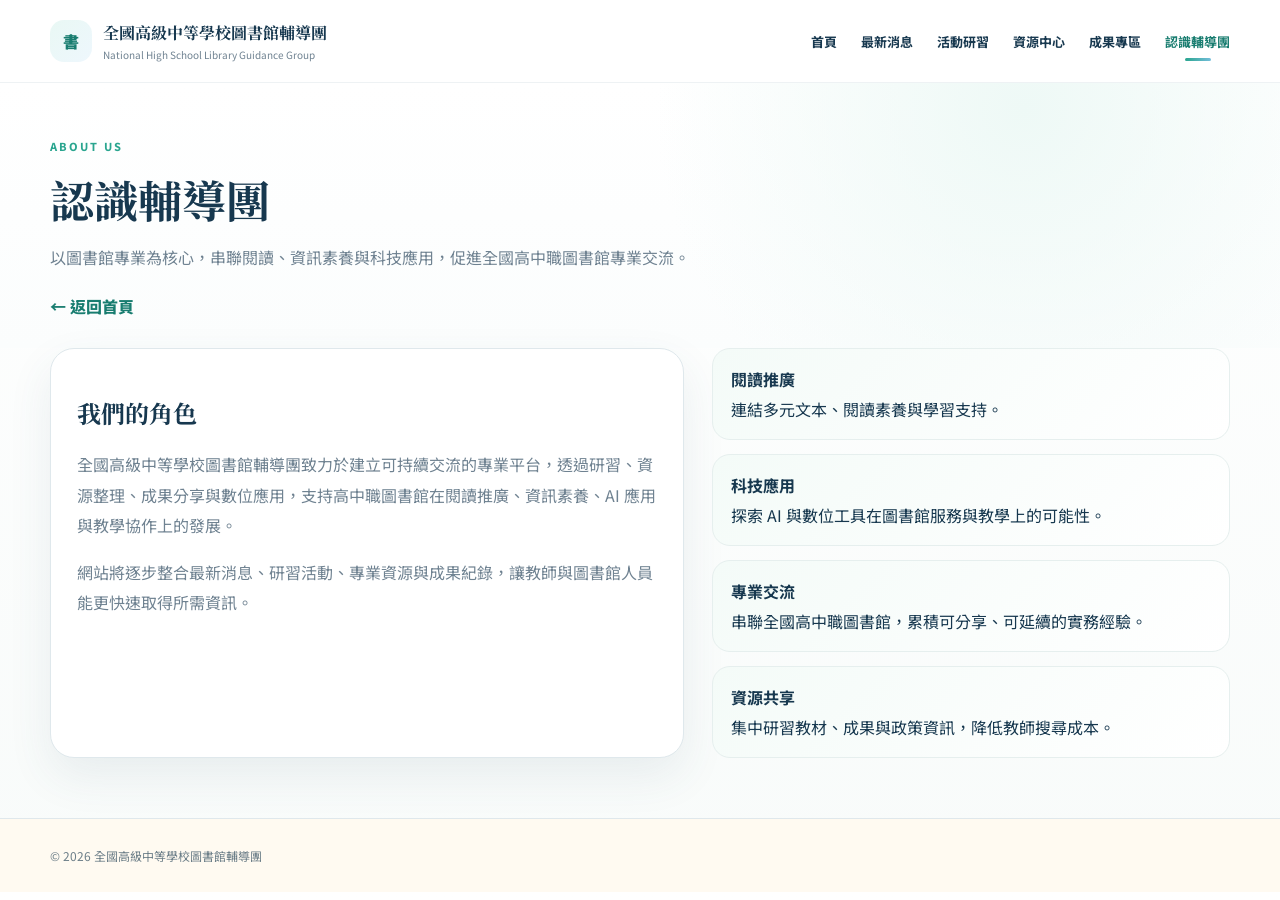
==== about.html @ b63ebf72 "Add guidance group about page" ====
<!doctype html><html lang="zh-Hant"><head><meta charset="utf-8"><meta name="viewport" content="width=device-width,initial-scale=1"><title>認識輔導團｜全國高級中等學校圖書館輔導團</title><link rel="preconnect" href="https://fonts.googleapis.com"><link rel="preconnect" href="https://fonts.gstatic.com" crossorigin><link href="https://fonts.googleapis.com/css2?family=Noto+Sans+TC:wght@400;500;600;700&family=Noto+Serif+TC:wght@600;700&display=swap" rel="stylesheet"><link rel="stylesheet" href="inner.css"></head><body><header class="inner-header"><div class="inner-wrap inner-nav"><a class="inner-brand" href="index.html"><span class="inner-brand-mark">書</span><span><strong>全國高級中等學校圖書館輔導團</strong><small>National High School Library Guidance Group</small></span></a><nav class="inner-links"><a href="index.html">首頁</a><a href="news.html">最新消息</a><a href="events.html">活動研習</a><a href="resources.html">資源中心</a><a href="outcomes.html">成果專區</a><a class="active" href="about.html">認識輔導團</a></nav></div></header><main><section class="inner-hero"><div class="inner-wrap"><p class="eyebrow">ABOUT US</p><h1>認識輔導團</h1><p>以圖書館專業為核心，串聯閱讀、資訊素養與科技應用，促進全國高中職圖書館專業交流。</p><a class="back-home" href="index.html">← 返回首頁</a></div></section><div class="inner-wrap about-layout"><article class="about-card"><h2>我們的角色</h2><p>全國高級中等學校圖書館輔導團致力於建立可持續交流的專業平台，透過研習、資源整理、成果分享與數位應用，支持高中職圖書館在閱讀推廣、資訊素養、AI 應用與教學協作上的發展。</p><p>網站將逐步整合最新消息、研習活動、專業資源與成果紀錄，讓教師與圖書館人員能更快速取得所需資訊。</p></article><div class="principles"><div class="principle"><b>閱讀推廣</b><span>連結多元文本、閱讀素養與學習支持。</span></div><div class="principle"><b>科技應用</b><span>探索 AI 與數位工具在圖書館服務與教學上的可能性。</span></div><div class="principle"><b>專業交流</b><span>串聯全國高中職圖書館，累積可分享、可延續的實務經驗。</span></div><div class="principle"><b>資源共享</b><span>集中研習教材、成果與政策資訊，降低教師搜尋成本。</span></div></div></div></main><footer class="inner-footer"><div class="inner-wrap">© 2026 全國高級中等學校圖書館輔導團</div></footer></body></html>
---- inner.css ----
:root{--ink:#17384f;--muted:#6f8291;--teal:#2aa58f;--teal-dark:#197d70;--blue:#4d9fd6;--paper:#fff;--line:#dfe8ec;--bg:#f7fbfa;--shadow:0 18px 45px rgba(53,90,108,.09)}*{box-sizing:border-box}body{margin:0;font-family:"Noto Sans TC",system-ui,sans-serif;color:var(--ink);background:linear-gradient(180deg,#fff,#f8fbfa)}a{color:inherit}.inner-wrap{width:min(1180px,calc(100% - 40px));margin:auto}.inner-header{position:sticky;top:0;z-index:20;background:rgba(255,255,255,.96);backdrop-filter:blur(14px);border-bottom:1px solid rgba(37,91,111,.08)}.inner-nav{height:82px;display:flex;align-items:center;gap:22px}.inner-brand{display:flex;align-items:center;gap:11px;text-decoration:none;margin-right:auto}.inner-brand-mark{width:42px;height:42px;border-radius:14px;background:linear-gradient(135deg,#e9f8f4,#eef7fd);display:grid;place-items:center;color:var(--teal-dark);font-weight:900}.inner-brand strong{display:block;font-family:"Noto Serif TC",serif}.inner-brand small{display:block;color:var(--muted);font-size:10px;margin-top:3px}.inner-links{display:flex;gap:24px}.inner-links a{text-decoration:none;font-size:13px;font-weight:700;padding:30px 0;position:relative}.inner-links a.active{color:var(--teal-dark)}.inner-links a.active:after{content:"";position:absolute;left:50%;bottom:20px;width:26px;height:3px;border-radius:99px;background:linear-gradient(90deg,var(--teal),#74bedb);transform:translateX(-50%)}.inner-hero{padding:54px 0 30px;background:radial-gradient(circle at 80% 10%,#eef9f6,transparent 35%),linear-gradient(180deg,#fff,#fbfdfd)}.inner-hero .eyebrow{font-size:11px;letter-spacing:.18em;color:var(--teal);font-weight:800;margin:0 0 10px}.inner-hero h1{font-family:"Noto Serif TC",serif;font-size:44px;margin:0 0 12px}.inner-hero p{margin:0;color:var(--muted);line-height:1.8}.toolbar{display:flex;gap:10px;flex-wrap:wrap;margin:26px 0}.toolbar input,.toolbar select{border:1px solid var(--line);background:#fff;border-radius:999px;padding:11px 15px;color:var(--ink)}.toolbar input{min-width:280px;flex:1}.content-grid{display:grid;grid-template-columns:repeat(3,1fr);gap:18px;padding-bottom:60px}.content-card{display:block;text-decoration:none;background:#fff;border:1px solid rgba(43,106,124,.08);border-radius:22px;padding:20px;box-shadow:var(--shadow);transition:.25s}.content-card:hover{transform:translateY(-4px);box-shadow:0 24px 52px rgba(53,90,108,.13)}.content-card .meta{font-size:11px;color:var(--teal-dark);font-weight:800}.content-card h2{font-size:19px;line-height:1.5;margin:8px 0}.content-card p{color:var(--muted);font-size:12px;line-height:1.75}.content-card .more{display:inline-block;margin-top:9px;color:var(--teal-dark);font-size:12px;font-weight:800}.event-image{height:170px;margin:-20px -20px 16px;border-radius:22px 22px 0 0;background-size:cover;background-position:center}.resource-icon{width:54px;height:54px;border-radius:17px;background:linear-gradient(135deg,#eefaf7,#eef7fd);display:grid;place-items:center;color:var(--teal-dark);font-weight:900;font-size:18px}.about-layout{display:grid;grid-template-columns:1.1fr .9fr;gap:28px;padding-bottom:60px}.about-card{background:#fff;border:1px solid var(--line);border-radius:24px;padding:26px;box-shadow:var(--shadow)}.about-card h2{font-family:"Noto Serif TC",serif}.about-card p{color:var(--muted);line-height:1.9}.principles{display:grid;gap:14px}.principle{padding:18px;border-radius:18px;background:linear-gradient(135deg,#f4fbf8,#fff);border:1px solid #e6efee}.principle b{display:block;margin-bottom:6px}.empty{grid-column:1/-1;text-align:center;padding:50px;color:var(--muted)}.inner-footer{padding:28px 0;border-top:1px solid var(--line);background:#fffaf1;color:#6c7e88;font-size:12px}.back-home{display:inline-flex;align-items:center;gap:7px;text-decoration:none;color:var(--teal-dark);font-weight:800;margin-top:22px}@media(max-width:900px){.inner-links{display:none}.content-grid{grid-template-columns:1fr 1fr}.about-layout{grid-template-columns:1fr}}@media(max-width:640px){.inner-wrap{width:min(100% - 26px,1180px)}.inner-nav{height:70px}.inner-brand small{display:none}.inner-hero{padding-top:38px}.inner-hero h1{font-size:34px}.content-grid{grid-template-columns:1fr}.toolbar input{min-width:100%}.event-image{height:190px}}
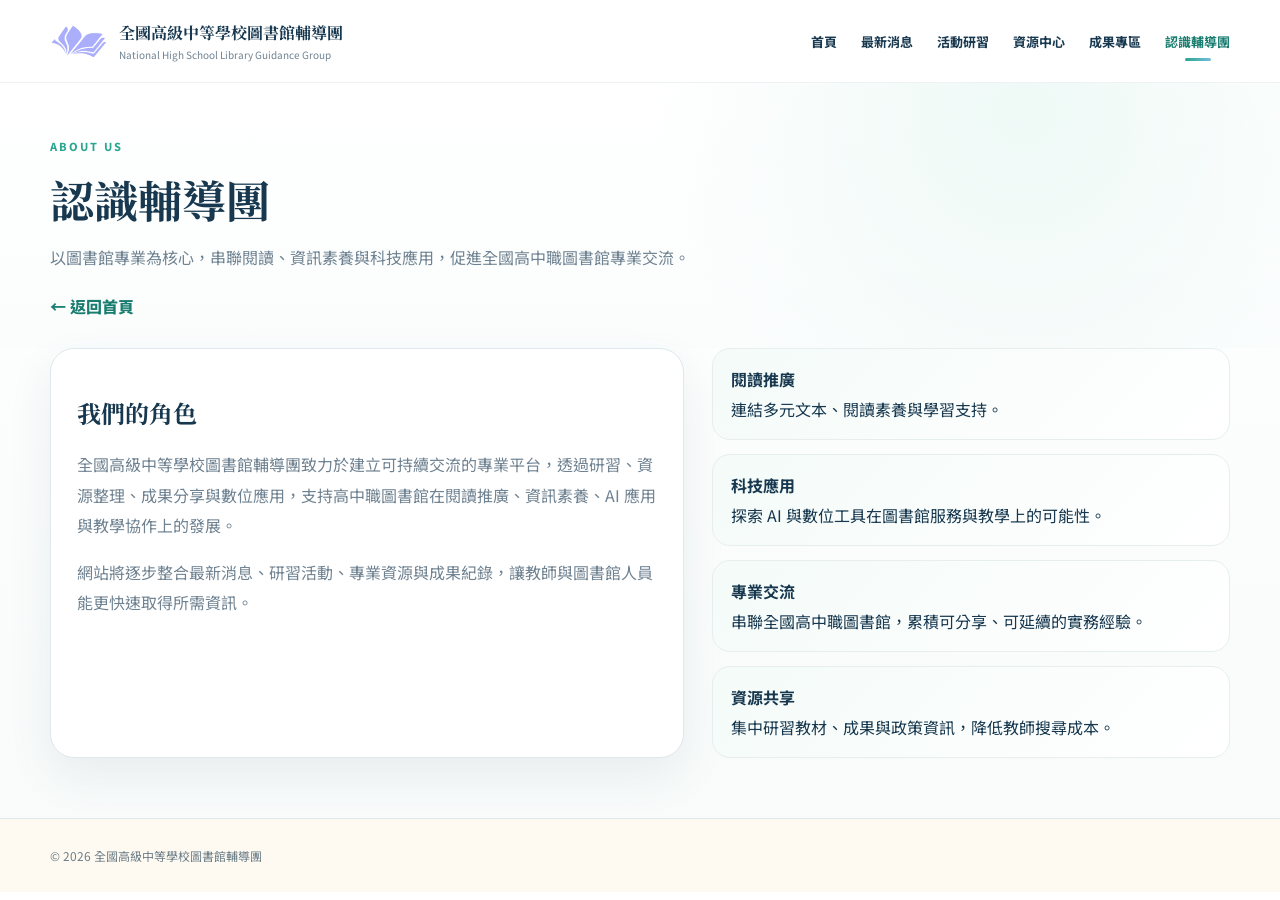
==== commit 9c11ef07: "Use shared logo and favicon on about page" ====
--- a/about.html
+++ b/about.html
@@ -1 +1 @@
-<!doctype html><html lang="zh-Hant"><head><meta charset="utf-8"><meta name="viewport" content="width=device-width,initial-scale=1"><title>認識輔導團｜全國高級中等學校圖書館輔導團</title><link rel="preconnect" href="https://fonts.googleapis.com"><link rel="preconnect" href="https://fonts.gstatic.com" crossorigin><link href="https://fonts.googleapis.com/css2?family=Noto+Sans+TC:wght@400;500;600;700&family=Noto+Serif+TC:wght@600;700&display=swap" rel="stylesheet"><link rel="stylesheet" href="inner.css"></head><body><header class="inner-header"><div class="inner-wrap inner-nav"><a class="inner-brand" href="index.html"><span class="inner-brand-mark">書</span><span><strong>全國高級中等學校圖書館輔導團</strong><small>National High School Library Guidance Group</small></span></a><nav class="inner-links"><a href="index.html">首頁</a><a href="news.html">最新消息</a><a href="events.html">活動研習</a><a href="resources.html">資源中心</a><a href="outcomes.html">成果專區</a><a class="active" href="about.html">認識輔導團</a></nav></div></header><main><section class="inner-hero"><div class="inner-wrap"><p class="eyebrow">ABOUT US</p><h1>認識輔導團</h1><p>以圖書館專業為核心，串聯閱讀、資訊素養與科技應用，促進全國高中職圖書館專業交流。</p><a class="back-home" href="index.html">← 返回首頁</a></div></section><div class="inner-wrap about-layout"><article class="about-card"><h2>我們的角色</h2><p>全國高級中等學校圖書館輔導團致力於建立可持續交流的專業平台，透過研習、資源整理、成果分享與數位應用，支持高中職圖書館在閱讀推廣、資訊素養、AI 應用與教學協作上的發展。</p><p>網站將逐步整合最新消息、研習活動、專業資源與成果紀錄，讓教師與圖書館人員能更快速取得所需資訊。</p></article><div class="principles"><div class="principle"><b>閱讀推廣</b><span>連結多元文本、閱讀素養與學習支持。</span></div><div class="principle"><b>科技應用</b><span>探索 AI 與數位工具在圖書館服務與教學上的可能性。</span></div><div class="principle"><b>專業交流</b><span>串聯全國高中職圖書館，累積可分享、可延續的實務經驗。</span></div><div class="principle"><b>資源共享</b><span>集中研習教材、成果與政策資訊，降低教師搜尋成本。</span></div></div></div></main><footer class="inner-footer"><div class="inner-wrap">© 2026 全國高級中等學校圖書館輔導團</div></footer></body></html>+<!doctype html><html lang="zh-Hant"><head><meta charset="utf-8"><meta name="viewport" content="width=device-width,initial-scale=1"><title>認識輔導團｜全國高級中等學校圖書館輔導團</title><link rel="icon" type="image/png" href="images/logo.png?v=20260908"><link rel="apple-touch-icon" href="images/logo.png?v=20260908"><link rel="preconnect" href="https://fonts.googleapis.com"><link rel="preconnect" href="https://fonts.gstatic.com" crossorigin><link href="https://fonts.googleapis.com/css2?family=Noto+Sans+TC:wght@400;500;600;700&family=Noto+Serif+TC:wght@600;700&display=swap" rel="stylesheet"><link rel="stylesheet" href="inner.css"></head><body><header class="inner-header"><div class="inner-wrap inner-nav"><a class="inner-brand" href="index.html"><span class="inner-brand-mark"><img src="images/logo.png?v=20260908" alt="全國高級中等學校圖書館輔導團 Logo"></span><span><strong>全國高級中等學校圖書館輔導團</strong><small>National High School Library Guidance Group</small></span></a><nav class="inner-links"><a href="index.html">首頁</a><a href="news.html">最新消息</a><a href="events.html">活動研習</a><a href="resources.html">資源中心</a><a href="outcomes.html">成果專區</a><a class="active" href="about.html">認識輔導團</a></nav></div></header><main><section class="inner-hero"><div class="inner-wrap"><p class="eyebrow">ABOUT US</p><h1>認識輔導團</h1><p>以圖書館專業為核心，串聯閱讀、資訊素養與科技應用，促進全國高中職圖書館專業交流。</p><a class="back-home" href="index.html">← 返回首頁</a></div></section><div class="inner-wrap about-layout"><article class="about-card"><h2>我們的角色</h2><p>全國高級中等學校圖書館輔導團致力於建立可持續交流的專業平台，透過研習、資源整理、成果分享與數位應用，支持高中職圖書館在閱讀推廣、資訊素養、AI 應用與教學協作上的發展。</p><p>網站將逐步整合最新消息、研習活動、專業資源與成果紀錄，讓教師與圖書館人員能更快速取得所需資訊。</p></article><div class="principles"><div class="principle"><b>閱讀推廣</b><span>連結多元文本、閱讀素養與學習支持。</span></div><div class="principle"><b>科技應用</b><span>探索 AI 與數位工具在圖書館服務與教學上的可能性。</span></div><div class="principle"><b>專業交流</b><span>串聯全國高中職圖書館，累積可分享、可延續的實務經驗。</span></div><div class="principle"><b>資源共享</b><span>集中研習教材、成果與政策資訊，降低教師搜尋成本。</span></div></div></div></main><footer class="inner-footer"><div class="inner-wrap">© 2026 全國高級中等學校圖書館輔導團</div></footer></body></html>
--- a/inner.css
+++ b/inner.css
@@ -1 +1 @@
-:root{--ink:#17384f;--muted:#6f8291;--teal:#2aa58f;--teal-dark:#197d70;--blue:#4d9fd6;--paper:#fff;--line:#dfe8ec;--bg:#f7fbfa;--shadow:0 18px 45px rgba(53,90,108,.09)}*{box-sizing:border-box}body{margin:0;font-family:"Noto Sans TC",system-ui,sans-serif;color:var(--ink);background:linear-gradient(180deg,#fff,#f8fbfa)}a{color:inherit}.inner-wrap{width:min(1180px,calc(100% - 40px));margin:auto}.inner-header{position:sticky;top:0;z-index:20;background:rgba(255,255,255,.96);backdrop-filter:blur(14px);border-bottom:1px solid rgba(37,91,111,.08)}.inner-nav{height:82px;display:flex;align-items:center;gap:22px}.inner-brand{display:flex;align-items:center;gap:11px;text-decoration:none;margin-right:auto}.inner-brand-mark{width:42px;height:42px;border-radius:14px;background:linear-gradient(135deg,#e9f8f4,#eef7fd);display:grid;place-items:center;color:var(--teal-dark);font-weight:900}.inner-brand strong{display:block;font-family:"Noto Serif TC",serif}.inner-brand small{display:block;color:var(--muted);font-size:10px;margin-top:3px}.inner-links{display:flex;gap:24px}.inner-links a{text-decoration:none;font-size:13px;font-weight:700;padding:30px 0;position:relative}.inner-links a.active{color:var(--teal-dark)}.inner-links a.active:after{content:"";position:absolute;left:50%;bottom:20px;width:26px;height:3px;border-radius:99px;background:linear-gradient(90deg,var(--teal),#74bedb);transform:translateX(-50%)}.inner-hero{padding:54px 0 30px;background:radial-gradient(circle at 80% 10%,#eef9f6,transparent 35%),linear-gradient(180deg,#fff,#fbfdfd)}.inner-hero .eyebrow{font-size:11px;letter-spacing:.18em;color:var(--teal);font-weight:800;margin:0 0 10px}.inner-hero h1{font-family:"Noto Serif TC",serif;font-size:44px;margin:0 0 12px}.inner-hero p{margin:0;color:var(--muted);line-height:1.8}.toolbar{display:flex;gap:10px;flex-wrap:wrap;margin:26px 0}.toolbar input,.toolbar select{border:1px solid var(--line);background:#fff;border-radius:999px;padding:11px 15px;color:var(--ink)}.toolbar input{min-width:280px;flex:1}.content-grid{display:grid;grid-template-columns:repeat(3,1fr);gap:18px;padding-bottom:60px}.content-card{display:block;text-decoration:none;background:#fff;border:1px solid rgba(43,106,124,.08);border-radius:22px;padding:20px;box-shadow:var(--shadow);transition:.25s}.content-card:hover{transform:translateY(-4px);box-shadow:0 24px 52px rgba(53,90,108,.13)}.content-card .meta{font-size:11px;color:var(--teal-dark);font-weight:800}.content-card h2{font-size:19px;line-height:1.5;margin:8px 0}.content-card p{color:var(--muted);font-size:12px;line-height:1.75}.content-card .more{display:inline-block;margin-top:9px;color:var(--teal-dark);font-size:12px;font-weight:800}.event-image{height:170px;margin:-20px -20px 16px;border-radius:22px 22px 0 0;background-size:cover;background-position:center}.resource-icon{width:54px;height:54px;border-radius:17px;background:linear-gradient(135deg,#eefaf7,#eef7fd);display:grid;place-items:center;color:var(--teal-dark);font-weight:900;font-size:18px}.about-layout{display:grid;grid-template-columns:1.1fr .9fr;gap:28px;padding-bottom:60px}.about-card{background:#fff;border:1px solid var(--line);border-radius:24px;padding:26px;box-shadow:var(--shadow)}.about-card h2{font-family:"Noto Serif TC",serif}.about-card p{color:var(--muted);line-height:1.9}.principles{display:grid;gap:14px}.principle{padding:18px;border-radius:18px;background:linear-gradient(135deg,#f4fbf8,#fff);border:1px solid #e6efee}.principle b{display:block;margin-bottom:6px}.empty{grid-column:1/-1;text-align:center;padding:50px;color:var(--muted)}.inner-footer{padding:28px 0;border-top:1px solid var(--line);background:#fffaf1;color:#6c7e88;font-size:12px}.back-home{display:inline-flex;align-items:center;gap:7px;text-decoration:none;color:var(--teal-dark);font-weight:800;margin-top:22px}@media(max-width:900px){.inner-links{display:none}.content-grid{grid-template-columns:1fr 1fr}.about-layout{grid-template-columns:1fr}}@media(max-width:640px){.inner-wrap{width:min(100% - 26px,1180px)}.inner-nav{height:70px}.inner-brand small{display:none}.inner-hero{padding-top:38px}.inner-hero h1{font-size:34px}.content-grid{grid-template-columns:1fr}.toolbar input{min-width:100%}.event-image{height:190px}}+:root{--ink:#17384f;--muted:#6f8291;--teal:#2aa58f;--teal-dark:#197d70;--blue:#4d9fd6;--paper:#fff;--line:#dfe8ec;--bg:#f7fbfa;--shadow:0 18px 45px rgba(53,90,108,.09)}*{box-sizing:border-box}body{margin:0;font-family:"Noto Sans TC",system-ui,sans-serif;color:var(--ink);background:linear-gradient(180deg,#fff,#f8fbfa)}a{color:inherit}.inner-wrap{width:min(1180px,calc(100% - 40px));margin:auto}.inner-header{position:sticky;top:0;z-index:20;background:rgba(255,255,255,.96);backdrop-filter:blur(14px);border-bottom:1px solid rgba(37,91,111,.08)}.inner-nav{height:82px;display:flex;align-items:center;gap:22px}.inner-brand{display:flex;align-items:center;gap:11px;text-decoration:none;margin-right:auto}.inner-brand-mark{width:58px;height:48px;display:flex;align-items:center;justify-content:center;flex:0 0 auto}.inner-brand-mark img{display:block;width:100%;height:100%;object-fit:contain}.inner-brand strong{display:block;font-family:"Noto Serif TC",serif}.inner-brand small{display:block;color:var(--muted);font-size:10px;margin-top:3px}.inner-links{display:flex;gap:24px}.inner-links a{text-decoration:none;font-size:13px;font-weight:700;padding:30px 0;position:relative}.inner-links a.active{color:var(--teal-dark)}.inner-links a.active:after{content:"";position:absolute;left:50%;bottom:20px;width:26px;height:3px;border-radius:99px;background:linear-gradient(90deg,var(--teal),#74bedb);transform:translateX(-50%)}.inner-hero{padding:54px 0 30px;background:radial-gradient(circle at 80% 10%,#eef9f6,transparent 35%),linear-gradient(180deg,#fff,#fbfdfd)}.inner-hero .eyebrow{font-size:11px;letter-spacing:.18em;color:var(--teal);font-weight:800;margin:0 0 10px}.inner-hero h1{font-family:"Noto Serif TC",serif;font-size:44px;margin:0 0 12px}.inner-hero p{margin:0;color:var(--muted);line-height:1.8}.toolbar{display:flex;gap:10px;flex-wrap:wrap;margin:26px 0}.toolbar input,.toolbar select{border:1px solid var(--line);background:#fff;border-radius:999px;padding:11px 15px;color:var(--ink)}.toolbar input{min-width:280px;flex:1}.content-grid{display:grid;grid-template-columns:repeat(3,1fr);gap:18px;padding-bottom:60px}.content-card{display:block;text-decoration:none;background:#fff;border:1px solid rgba(43,106,124,.08);border-radius:22px;padding:20px;box-shadow:var(--shadow);transition:.25s}.content-card:hover{transform:translateY(-4px);box-shadow:0 24px 52px rgba(53,90,108,.13)}.content-card .meta{font-size:11px;color:var(--teal-dark);font-weight:800}.content-card h2{font-size:19px;line-height:1.5;margin:8px 0}.content-card p{color:var(--muted);font-size:12px;line-height:1.75}.content-card .more{display:inline-block;margin-top:9px;color:var(--teal-dark);font-size:12px;font-weight:800}.event-image{height:170px;margin:-20px -20px 16px;border-radius:22px 22px 0 0;background-size:cover;background-position:center}.resource-icon{width:54px;height:54px;border-radius:17px;background:linear-gradient(135deg,#eefaf7,#eef7fd);display:grid;place-items:center;color:var(--teal-dark);font-weight:900;font-size:18px}.about-layout{display:grid;grid-template-columns:1.1fr .9fr;gap:28px;padding-bottom:60px}.about-card{background:#fff;border:1px solid var(--line);border-radius:24px;padding:26px;box-shadow:var(--shadow)}.about-card h2{font-family:"Noto Serif TC",serif}.about-card p{color:var(--muted);line-height:1.9}.principles{display:grid;gap:14px}.principle{padding:18px;border-radius:18px;background:linear-gradient(135deg,#f4fbf8,#fff);border:1px solid #e6efee}.principle b{display:block;margin-bottom:6px}.empty{grid-column:1/-1;text-align:center;padding:50px;color:var(--muted)}.inner-footer{padding:28px 0;border-top:1px solid var(--line);background:#fffaf1;color:#6c7e88;font-size:12px}.back-home{display:inline-flex;align-items:center;gap:7px;text-decoration:none;color:var(--teal-dark);font-weight:800;margin-top:22px}@media(max-width:900px){.inner-links{display:none}.content-grid{grid-template-columns:1fr 1fr}.about-layout{grid-template-columns:1fr}}@media(max-width:640px){.inner-wrap{width:min(100% - 26px,1180px)}.inner-nav{height:70px}.inner-brand-mark{width:50px;height:42px}.inner-brand small{display:none}.inner-hero{padding-top:38px}.inner-hero h1{font-size:34px}.content-grid{grid-template-columns:1fr}.toolbar input{min-width:100%}.event-image{height:190px}}
